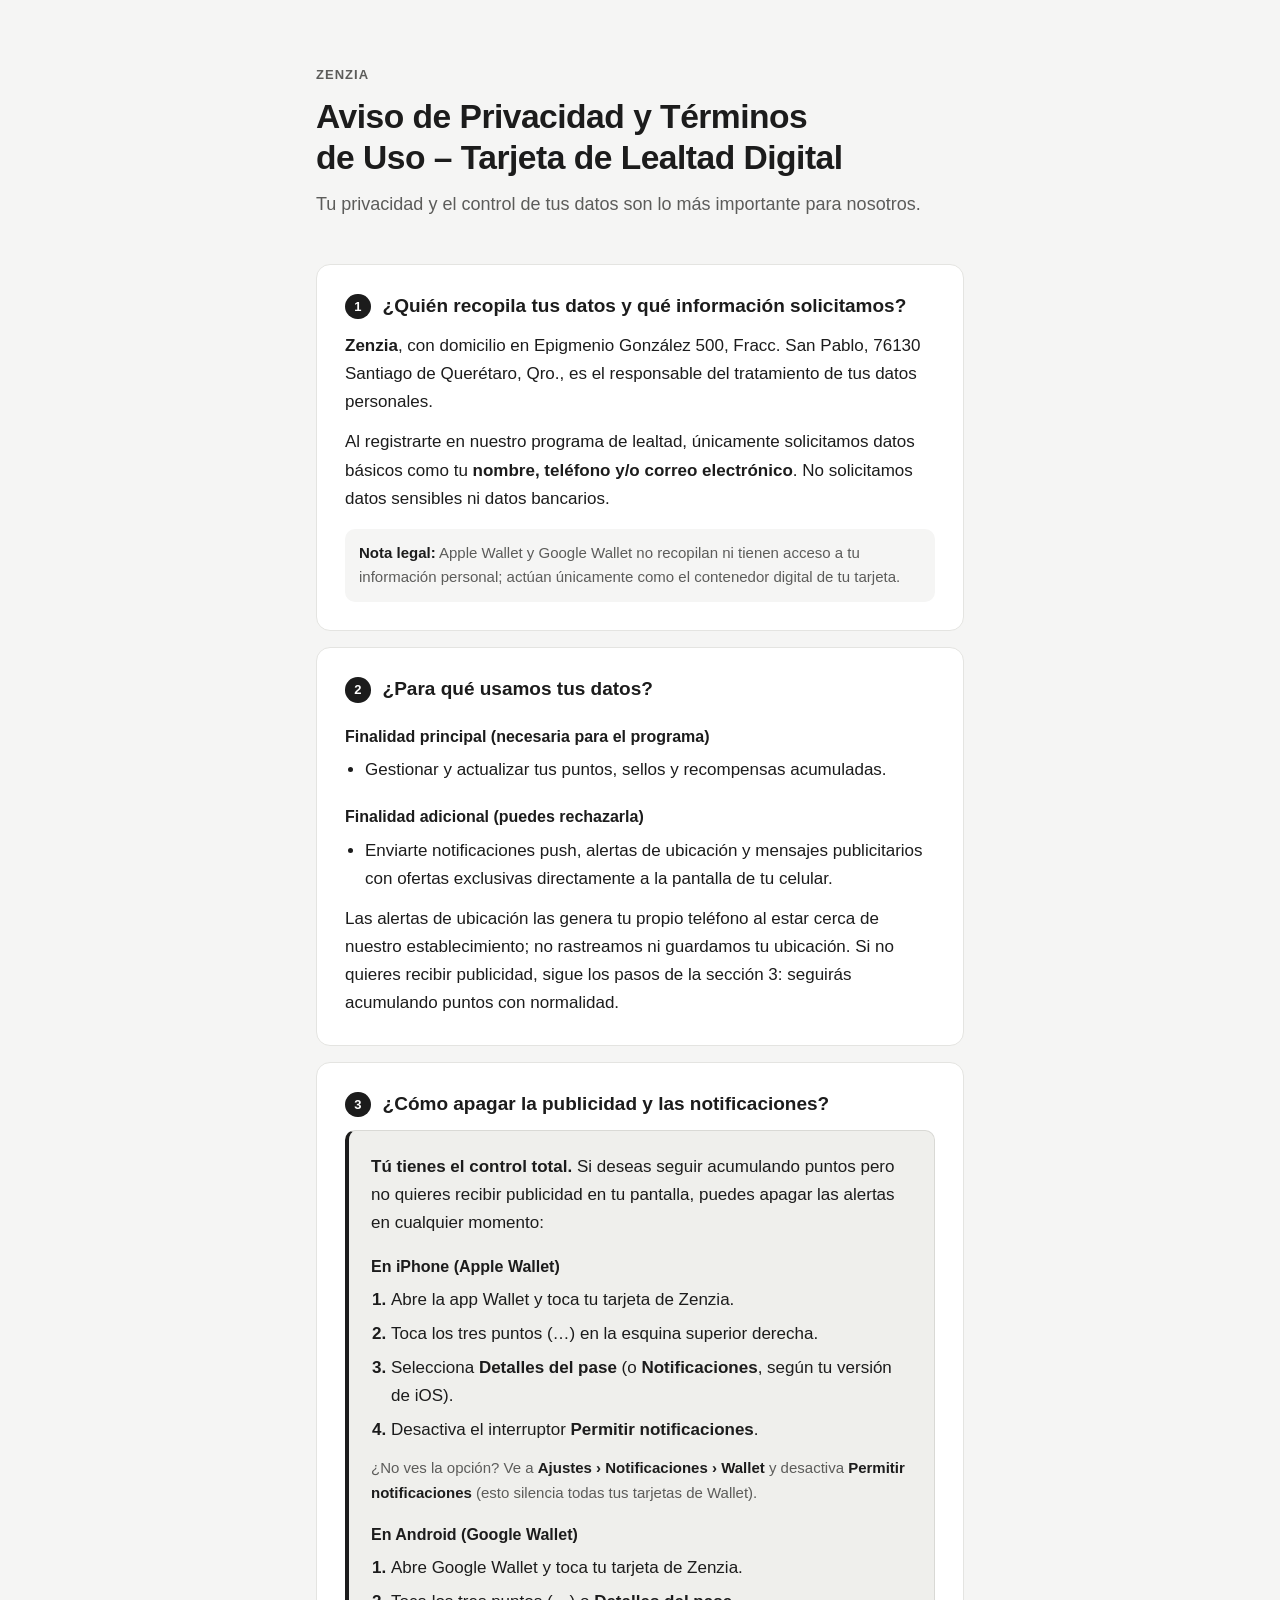
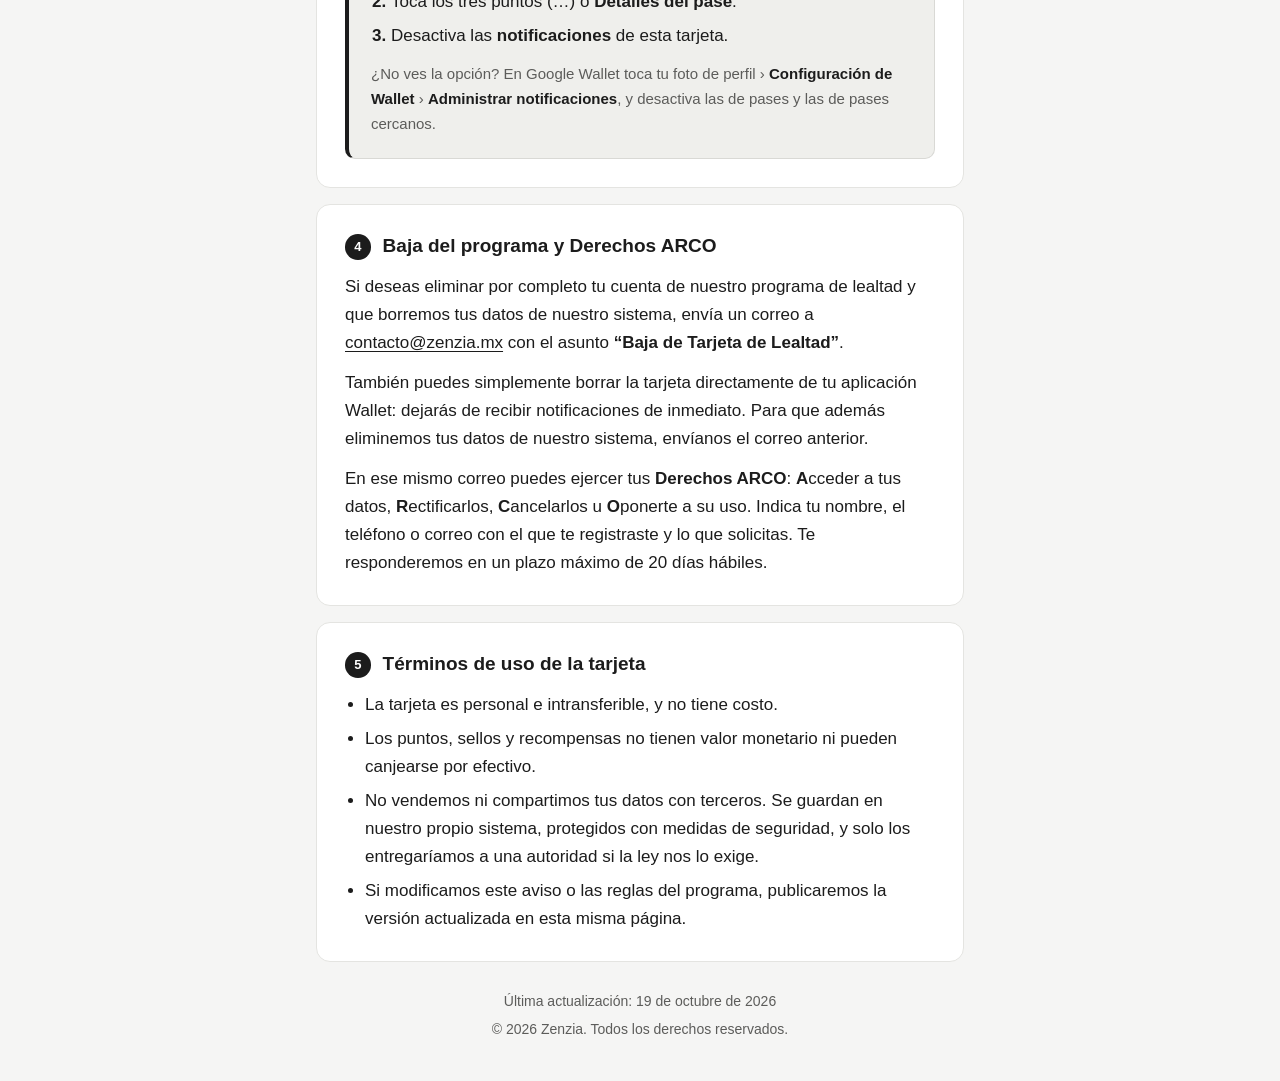
==== privacidad/index.html @ 43cc6396 "Add privacy notice and terms page for the loyalty card Standalone static page at /privacidad for the" ====
<!doctype html>
<html lang="es-MX">
<head>
  <meta charset="utf-8">
  <meta name="viewport" content="width=device-width, initial-scale=1, viewport-fit=cover">
  <title>Aviso de Privacidad · Tarjeta de Lealtad</title>
  <meta name="description" content="Aviso de privacidad y términos de uso de la tarjeta de lealtad digital de Zenzia.">
  <meta name="theme-color" content="#f5f5f4">
  <link rel="icon" href="/assets/favicon.svg" type="image/svg+xml">
  <style>
    :root {
      --bg: #f5f5f4;
      --surface: #ffffff;
      --ink: #1c1c1c;
      --muted: #5c5c5a;
      --line: #e4e4e1;
      --callout: #efefec;
    }
    *, *::before, *::after { box-sizing: border-box; }
    html { -webkit-text-size-adjust: 100%; }
    body {
      margin: 0;
      background: var(--bg);
      color: var(--ink);
      font: 400 1.0625rem/1.65 -apple-system, BlinkMacSystemFont, "Segoe UI", Roboto, "Helvetica Neue", Arial, sans-serif;
      -webkit-font-smoothing: antialiased;
    }
    .page {
      max-width: 680px;
      margin: 0 auto;
      padding: max(24px, env(safe-area-inset-top)) 16px max(40px, env(safe-area-inset-bottom));
    }

    header { padding: 16px 0 28px; }
    .brand {
      margin: 0 0 12px;
      font-size: 0.8125rem;
      font-weight: 600;
      letter-spacing: 0.08em;
      text-transform: uppercase;
      color: var(--muted);
    }
    h1 {
      margin: 0 0 12px;
      font-size: clamp(1.6rem, 6vw, 2.1rem);
      line-height: 1.2;
      font-weight: 700;
      letter-spacing: -0.015em;
      text-wrap: balance;
    }
    .lead { margin: 0; font-size: 1.125rem; color: var(--muted); }

    section {
      margin-top: 16px;
      padding: 24px 20px;
      background: var(--surface);
      border: 1px solid var(--line);
      border-radius: 14px;
    }
    h2 {
      display: flex;
      gap: 12px;
      align-items: baseline;
      margin: 0 0 12px;
      font-size: 1.1875rem;
      line-height: 1.35;
      font-weight: 650;
    }
    h2 .n {
      flex: none;
      display: inline-grid;
      place-items: center;
      width: 1.6rem;
      height: 1.6rem;
      border-radius: 50%;
      background: var(--ink);
      color: var(--surface);
      font-size: 0.8125rem;
      font-weight: 700;
      transform: translateY(-1px);
    }
    h3 { margin: 20px 0 6px; font-size: 1rem; font-weight: 650; }
    p { margin: 0 0 12px; }
    p:last-child, ul:last-child, ol:last-child { margin-bottom: 0; }
    ul, ol { margin: 0 0 12px; padding-left: 1.25rem; }
    li + li { margin-top: 6px; }
    strong { font-weight: 650; }
    a { color: var(--ink); text-underline-offset: 3px; overflow-wrap: anywhere; }

    .note {
      margin-top: 16px;
      padding: 12px 14px;
      border-radius: 10px;
      background: var(--bg);
      color: var(--muted);
      font-size: 0.9375rem;
    }
    .note strong { color: var(--ink); }

    .callout {
      margin-top: 4px;
      padding: 18px 16px;
      background: var(--callout);
      border: 1px solid #d9d9d5;
      border-left: 4px solid var(--ink);
      border-radius: 10px;
    }
    .callout > p:first-child { font-size: 1.0625rem; }
    .platform { margin-top: 16px; }
    .platform h3 { margin-top: 0; }
    .platform ol li::marker { font-weight: 700; }
    .hint { margin: 8px 0 0; font-size: 0.9375rem; color: var(--muted); }
    .hint strong { color: var(--ink); }

    footer {
      padding: 28px 4px 0;
      text-align: center;
      font-size: 0.875rem;
      color: var(--muted);
    }
    footer p { margin: 0 0 4px; }

    @media (min-width: 600px) {
      .page { padding-top: 48px; }
      section { padding: 28px 28px; }
      .callout { padding: 22px 22px; }
    }
  </style>
</head>
<body>
  <main class="page">
    <header>
      <p class="brand">Zenzia</p>
      <h1>Aviso de Privacidad y Términos de Uso – Tarjeta de Lealtad Digital</h1>
      <p class="lead">Tu privacidad y el control de tus datos son lo más importante para nosotros.</p>
    </header>

    <section aria-labelledby="s1">
      <h2 id="s1"><span class="n">1</span> ¿Quién recopila tus datos y qué información solicitamos?</h2>
      <p><strong>Zenzia</strong>, con domicilio en Epigmenio González 500, Fracc. San Pablo, 76130 Santiago de Querétaro, Qro., es el responsable del tratamiento de tus datos personales.</p>
      <p>Al registrarte en nuestro programa de lealtad, únicamente solicitamos datos básicos como tu <strong>nombre, teléfono y/o correo electrónico</strong>. No solicitamos datos sensibles ni datos bancarios.</p>
      <p class="note"><strong>Nota legal:</strong> Apple Wallet y Google Wallet no recopilan ni tienen acceso a tu información personal; actúan únicamente como el contenedor digital de tu tarjeta.</p>
    </section>

    <section aria-labelledby="s2">
      <h2 id="s2"><span class="n">2</span> ¿Para qué usamos tus datos?</h2>
      <h3>Finalidad principal (necesaria para el programa)</h3>
      <ul>
        <li>Gestionar y actualizar tus puntos, sellos y recompensas acumuladas.</li>
      </ul>
      <h3>Finalidad adicional (puedes rechazarla)</h3>
      <ul>
        <li>Enviarte notificaciones push, alertas de ubicación y mensajes publicitarios con ofertas exclusivas directamente a la pantalla de tu celular.</li>
      </ul>
      <p>Las alertas de ubicación las genera tu propio teléfono al estar cerca de nuestro establecimiento; no rastreamos ni guardamos tu ubicación. Si no quieres recibir publicidad, sigue los pasos de la sección 3: seguirás acumulando puntos con normalidad.</p>
    </section>

    <section aria-labelledby="s3">
      <h2 id="s3"><span class="n">3</span> ¿Cómo apagar la publicidad y las notificaciones?</h2>
      <div class="callout" role="note">
        <p><strong>Tú tienes el control total.</strong> Si deseas seguir acumulando puntos pero no quieres recibir publicidad en tu pantalla, puedes apagar las alertas en cualquier momento:</p>
        <div class="platform">
          <h3>En iPhone (Apple Wallet)</h3>
          <ol>
            <li>Abre la app Wallet y toca tu tarjeta de Zenzia.</li>
            <li>Toca los tres puntos (…) en la esquina superior derecha.</li>
            <li>Selecciona <strong>Detalles del pase</strong> (o <strong>Notificaciones</strong>, según tu versión de iOS).</li>
            <li>Desactiva el interruptor <strong>Permitir notificaciones</strong>.</li>
          </ol>
          <p class="hint">¿No ves la opción? Ve a <strong>Ajustes › Notificaciones › Wallet</strong> y desactiva <strong>Permitir notificaciones</strong> (esto silencia todas tus tarjetas de Wallet).</p>
        </div>
        <div class="platform">
          <h3>En Android (Google Wallet)</h3>
          <ol>
            <li>Abre Google Wallet y toca tu tarjeta de Zenzia.</li>
            <li>Toca los tres puntos (…) o <strong>Detalles del pase</strong>.</li>
            <li>Desactiva las <strong>notificaciones</strong> de esta tarjeta.</li>
          </ol>
          <p class="hint">¿No ves la opción? En Google Wallet toca tu foto de perfil › <strong>Configuración de Wallet</strong> › <strong>Administrar notificaciones</strong>, y desactiva las de pases y las de pases cercanos.</p>
        </div>
      </div>
    </section>

    <section aria-labelledby="s4">
      <h2 id="s4"><span class="n">4</span> Baja del programa y Derechos ARCO</h2>
      <p>Si deseas eliminar por completo tu cuenta de nuestro programa de lealtad y que borremos tus datos de nuestro sistema, envía un correo a <a href="mailto:contacto@zenzia.mx?subject=Baja%20de%20Tarjeta%20de%20Lealtad">contacto@zenzia.mx</a> con el asunto <strong>“Baja de Tarjeta de Lealtad”</strong>.</p>
      <p>También puedes simplemente borrar la tarjeta directamente de tu aplicación Wallet: dejarás de recibir notificaciones de inmediato. Para que además eliminemos tus datos de nuestro sistema, envíanos el correo anterior.</p>
      <p>En ese mismo correo puedes ejercer tus <strong>Derechos ARCO</strong>: <strong>A</strong>cceder a tus datos, <strong>R</strong>ectificarlos, <strong>C</strong>ancelarlos u <strong>O</strong>ponerte a su uso. Indica tu nombre, el teléfono o correo con el que te registraste y lo que solicitas. Te responderemos en un plazo máximo de 20 días hábiles.</p>
    </section>

    <section aria-labelledby="s5">
      <h2 id="s5"><span class="n">5</span> Términos de uso de la tarjeta</h2>
      <ul>
        <li>La tarjeta es personal e intransferible, y no tiene costo.</li>
        <li>Los puntos, sellos y recompensas no tienen valor monetario ni pueden canjearse por efectivo.</li>
        <li>No vendemos ni compartimos tus datos con terceros. Se guardan en nuestro propio sistema, protegidos con medidas de seguridad, y solo los entregaríamos a una autoridad si la ley nos lo exige.</li>
        <li>Si modificamos este aviso o las reglas del programa, publicaremos la versión actualizada en esta misma página.</li>
      </ul>
    </section>

    <footer>
      <p>Última actualización: 19 de octubre de 2026</p>
      <p>© 2026 Zenzia. Todos los derechos reservados.</p>
    </footer>
  </main>
</body>
</html>
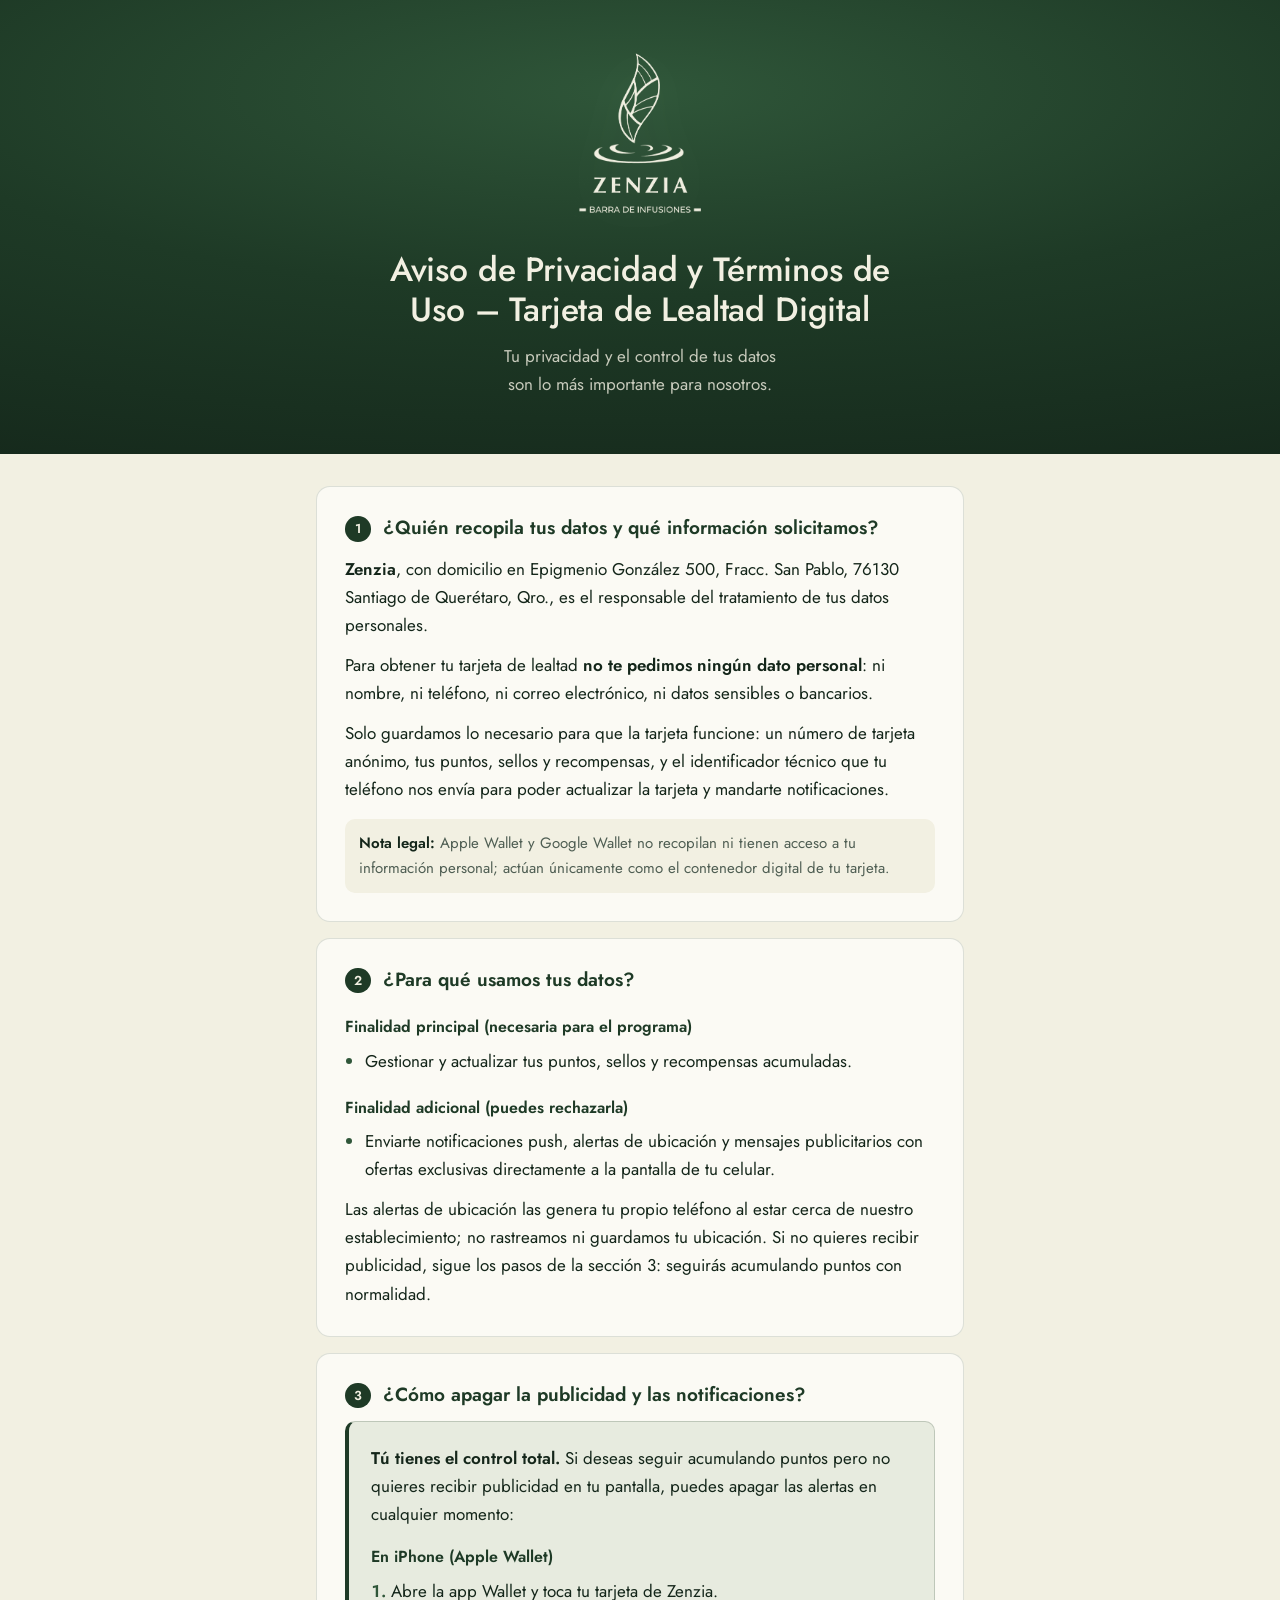
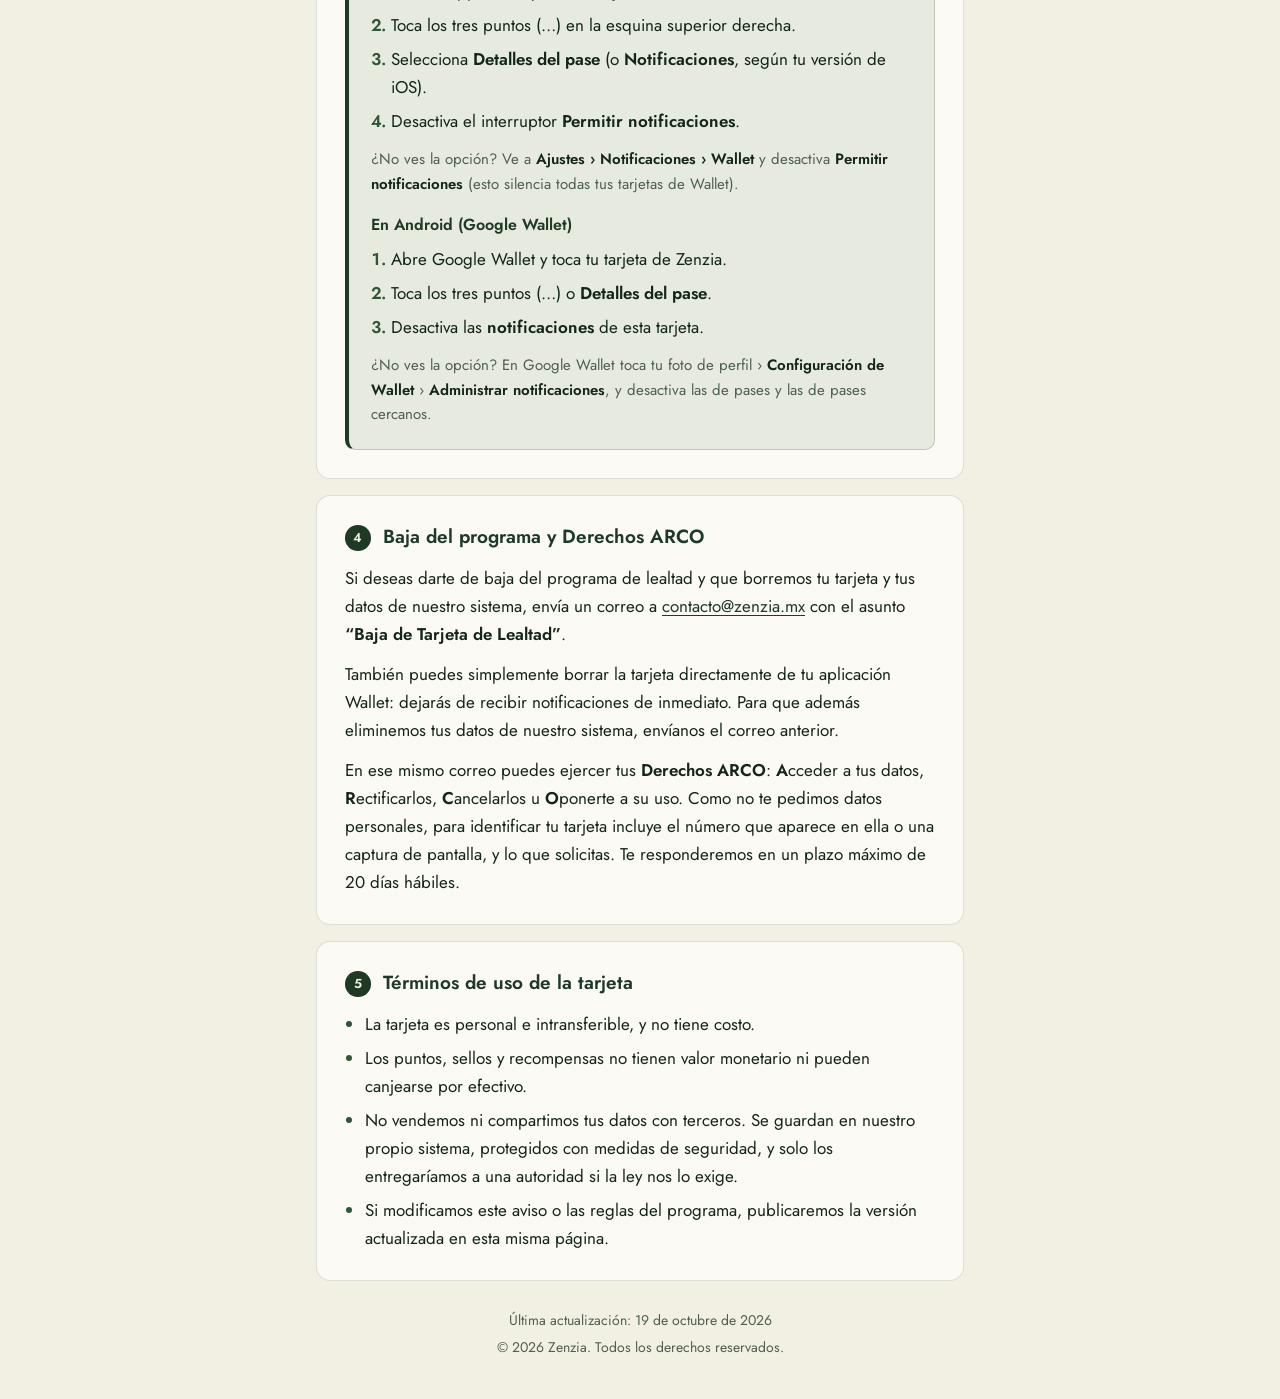
==== commit 09a9da4d: "Restyle the privacy page to match home and reflect anonymous card sign-up Deep-green hero with the l" ====
--- a/privacidad/index.html
+++ b/privacidad/index.html
@@ -5,51 +5,71 @@
   <meta name="viewport" content="width=device-width, initial-scale=1, viewport-fit=cover">
   <title>Aviso de Privacidad · Tarjeta de Lealtad</title>
   <meta name="description" content="Aviso de privacidad y términos de uso de la tarjeta de lealtad digital de Zenzia.">
-  <meta name="theme-color" content="#f5f5f4">
+  <meta name="theme-color" content="#1e3a26">
   <link rel="icon" href="/assets/favicon.svg" type="image/svg+xml">
+  <link rel="icon" href="/assets/favicon-32.png" sizes="32x32">
+  <link rel="apple-touch-icon" href="/assets/apple-touch-icon.png">
+  <link rel="preconnect" href="https://fonts.googleapis.com">
+  <link rel="preconnect" href="https://fonts.gstatic.com" crossorigin>
+  <link rel="stylesheet" href="https://fonts.googleapis.com/css2?family=Jost:wght@400;500;600&display=swap">
   <style>
     :root {
-      --bg: #f5f5f4;
-      --surface: #ffffff;
-      --ink: #1c1c1c;
-      --muted: #5c5c5a;
-      --line: #e4e4e1;
-      --callout: #efefec;
+      --ink: #14261a;
+      --green: #1e3a26;
+      --green-lift: #2f5639;
+      --cream: #f2f0e2;
+      --surface: #fbfaf4;
+      --muted: #4f5e53;
+      --line: rgba(30, 58, 38, 0.14);
+      --callout: #e7ebdf;
     }
     *, *::before, *::after { box-sizing: border-box; }
     html { -webkit-text-size-adjust: 100%; }
     body {
       margin: 0;
-      background: var(--bg);
+      background: var(--cream);
       color: var(--ink);
-      font: 400 1.0625rem/1.65 -apple-system, BlinkMacSystemFont, "Segoe UI", Roboto, "Helvetica Neue", Arial, sans-serif;
+      font: 400 1.0625rem/1.65 "Jost", "Avenir Next", "Segoe UI", system-ui, sans-serif;
       -webkit-font-smoothing: antialiased;
     }
+
+    /* Same deep-green field as the home page. */
+    .hero {
+      padding: max(32px, env(safe-area-inset-top)) 16px 40px;
+      background: radial-gradient(130% 100% at 50% 20%, var(--green-lift) 0%, var(--green) 45%, var(--ink) 100%);
+      color: var(--cream);
+      text-align: center;
+    }
+    .hero a { display: inline-block; }
+    .logo {
+      display: block;
+      width: 112px;
+      height: auto;
+      margin: 0 auto 24px;
+      filter: drop-shadow(0 0 28px rgba(242, 240, 226, 0.14));
+    }
+    h1 {
+      max-width: 620px;
+      margin: 0 auto 12px;
+      font-size: clamp(1.55rem, 6vw, 2.1rem);
+      line-height: 1.2;
+      font-weight: 500;
+      letter-spacing: -0.005em;
+      text-wrap: balance;
+    }
+    .lead {
+      max-width: 520px;
+      margin: 0 auto;
+      font-size: 1.0625rem;
+      opacity: 0.8;
+      text-wrap: balance;
+    }
+
     .page {
       max-width: 680px;
       margin: 0 auto;
-      padding: max(24px, env(safe-area-inset-top)) 16px max(40px, env(safe-area-inset-bottom));
-    }
-
-    header { padding: 16px 0 28px; }
-    .brand {
-      margin: 0 0 12px;
-      font-size: 0.8125rem;
-      font-weight: 600;
-      letter-spacing: 0.08em;
-      text-transform: uppercase;
-      color: var(--muted);
-    }
-    h1 {
-      margin: 0 0 12px;
-      font-size: clamp(1.6rem, 6vw, 2.1rem);
-      line-height: 1.2;
-      font-weight: 700;
-      letter-spacing: -0.015em;
-      text-wrap: balance;
-    }
-    .lead { margin: 0; font-size: 1.125rem; color: var(--muted); }
-
+      padding: 8px 16px max(40px, env(safe-area-inset-bottom));
+    }
     section {
       margin-top: 16px;
       padding: 24px 20px;
@@ -62,9 +82,10 @@
       gap: 12px;
       align-items: baseline;
       margin: 0 0 12px;
+      color: var(--green);
       font-size: 1.1875rem;
       line-height: 1.35;
-      font-weight: 650;
+      font-weight: 600;
     }
     h2 .n {
       flex: none;
@@ -73,25 +94,26 @@
       width: 1.6rem;
       height: 1.6rem;
       border-radius: 50%;
-      background: var(--ink);
-      color: var(--surface);
+      background: var(--green);
+      color: var(--cream);
       font-size: 0.8125rem;
-      font-weight: 700;
+      font-weight: 600;
       transform: translateY(-1px);
     }
-    h3 { margin: 20px 0 6px; font-size: 1rem; font-weight: 650; }
+    h3 { margin: 20px 0 6px; color: var(--green); font-size: 1rem; font-weight: 600; }
     p { margin: 0 0 12px; }
     p:last-child, ul:last-child, ol:last-child { margin-bottom: 0; }
     ul, ol { margin: 0 0 12px; padding-left: 1.25rem; }
     li + li { margin-top: 6px; }
-    strong { font-weight: 650; }
-    a { color: var(--ink); text-underline-offset: 3px; overflow-wrap: anywhere; }
+    li::marker { color: var(--green-lift); }
+    strong { font-weight: 600; }
+    a { color: var(--green); text-underline-offset: 3px; overflow-wrap: anywhere; }
 
     .note {
       margin-top: 16px;
       padding: 12px 14px;
       border-radius: 10px;
-      background: var(--bg);
+      background: var(--cream);
       color: var(--muted);
       font-size: 0.9375rem;
     }
@@ -101,14 +123,14 @@
       margin-top: 4px;
       padding: 18px 16px;
       background: var(--callout);
-      border: 1px solid #d9d9d5;
-      border-left: 4px solid var(--ink);
+      border: 1px solid rgba(30, 58, 38, 0.2);
+      border-left: 4px solid var(--green);
       border-radius: 10px;
     }
     .callout > p:first-child { font-size: 1.0625rem; }
     .platform { margin-top: 16px; }
     .platform h3 { margin-top: 0; }
-    .platform ol li::marker { font-weight: 700; }
+    .platform ol li::marker { font-weight: 600; }
     .hint { margin: 8px 0 0; font-size: 0.9375rem; color: var(--muted); }
     .hint strong { color: var(--ink); }
 
@@ -121,24 +143,28 @@
     footer p { margin: 0 0 4px; }
 
     @media (min-width: 600px) {
-      .page { padding-top: 48px; }
+      .hero { padding-top: 48px; padding-bottom: 56px; }
+      .logo { width: 132px; }
+      .page { padding-top: 16px; }
       section { padding: 28px 28px; }
       .callout { padding: 22px 22px; }
     }
   </style>
 </head>
 <body>
+  <header class="hero">
+    <a href="/"><img class="logo" src="/assets/zenzia-logo-light.png" alt="Zenzia · Barra de infusiones" width="722" height="928"></a>
+    <h1>Aviso de Privacidad y Términos de Uso – Tarjeta de Lealtad Digital</h1>
+    <p class="lead">Tu privacidad y el control de tus datos son lo más importante para nosotros.</p>
+  </header>
+
   <main class="page">
-    <header>
-      <p class="brand">Zenzia</p>
-      <h1>Aviso de Privacidad y Términos de Uso – Tarjeta de Lealtad Digital</h1>
-      <p class="lead">Tu privacidad y el control de tus datos son lo más importante para nosotros.</p>
-    </header>
 
     <section aria-labelledby="s1">
       <h2 id="s1"><span class="n">1</span> ¿Quién recopila tus datos y qué información solicitamos?</h2>
       <p><strong>Zenzia</strong>, con domicilio en Epigmenio González 500, Fracc. San Pablo, 76130 Santiago de Querétaro, Qro., es el responsable del tratamiento de tus datos personales.</p>
-      <p>Al registrarte en nuestro programa de lealtad, únicamente solicitamos datos básicos como tu <strong>nombre, teléfono y/o correo electrónico</strong>. No solicitamos datos sensibles ni datos bancarios.</p>
+      <p>Para obtener tu tarjeta de lealtad <strong>no te pedimos ningún dato personal</strong>: ni nombre, ni teléfono, ni correo electrónico, ni datos sensibles o bancarios.</p>
+      <p>Solo guardamos lo necesario para que la tarjeta funcione: un número de tarjeta anónimo, tus puntos, sellos y recompensas, y el identificador técnico que tu teléfono nos envía para poder actualizar la tarjeta y mandarte notificaciones.</p>
       <p class="note"><strong>Nota legal:</strong> Apple Wallet y Google Wallet no recopilan ni tienen acceso a tu información personal; actúan únicamente como el contenedor digital de tu tarjeta.</p>
     </section>
 
@@ -183,9 +209,9 @@
 
     <section aria-labelledby="s4">
       <h2 id="s4"><span class="n">4</span> Baja del programa y Derechos ARCO</h2>
-      <p>Si deseas eliminar por completo tu cuenta de nuestro programa de lealtad y que borremos tus datos de nuestro sistema, envía un correo a <a href="mailto:contacto@zenzia.mx?subject=Baja%20de%20Tarjeta%20de%20Lealtad">contacto@zenzia.mx</a> con el asunto <strong>“Baja de Tarjeta de Lealtad”</strong>.</p>
+      <p>Si deseas darte de baja del programa de lealtad y que borremos tu tarjeta y tus datos de nuestro sistema, envía un correo a <a href="mailto:contacto@zenzia.mx?subject=Baja%20de%20Tarjeta%20de%20Lealtad">contacto@zenzia.mx</a> con el asunto <strong>“Baja de Tarjeta de Lealtad”</strong>.</p>
       <p>También puedes simplemente borrar la tarjeta directamente de tu aplicación Wallet: dejarás de recibir notificaciones de inmediato. Para que además eliminemos tus datos de nuestro sistema, envíanos el correo anterior.</p>
-      <p>En ese mismo correo puedes ejercer tus <strong>Derechos ARCO</strong>: <strong>A</strong>cceder a tus datos, <strong>R</strong>ectificarlos, <strong>C</strong>ancelarlos u <strong>O</strong>ponerte a su uso. Indica tu nombre, el teléfono o correo con el que te registraste y lo que solicitas. Te responderemos en un plazo máximo de 20 días hábiles.</p>
+      <p>En ese mismo correo puedes ejercer tus <strong>Derechos ARCO</strong>: <strong>A</strong>cceder a tus datos, <strong>R</strong>ectificarlos, <strong>C</strong>ancelarlos u <strong>O</strong>ponerte a su uso. Como no te pedimos datos personales, para identificar tu tarjeta incluye el número que aparece en ella o una captura de pantalla, y lo que solicitas. Te responderemos en un plazo máximo de 20 días hábiles.</p>
     </section>
 
     <section aria-labelledby="s5">
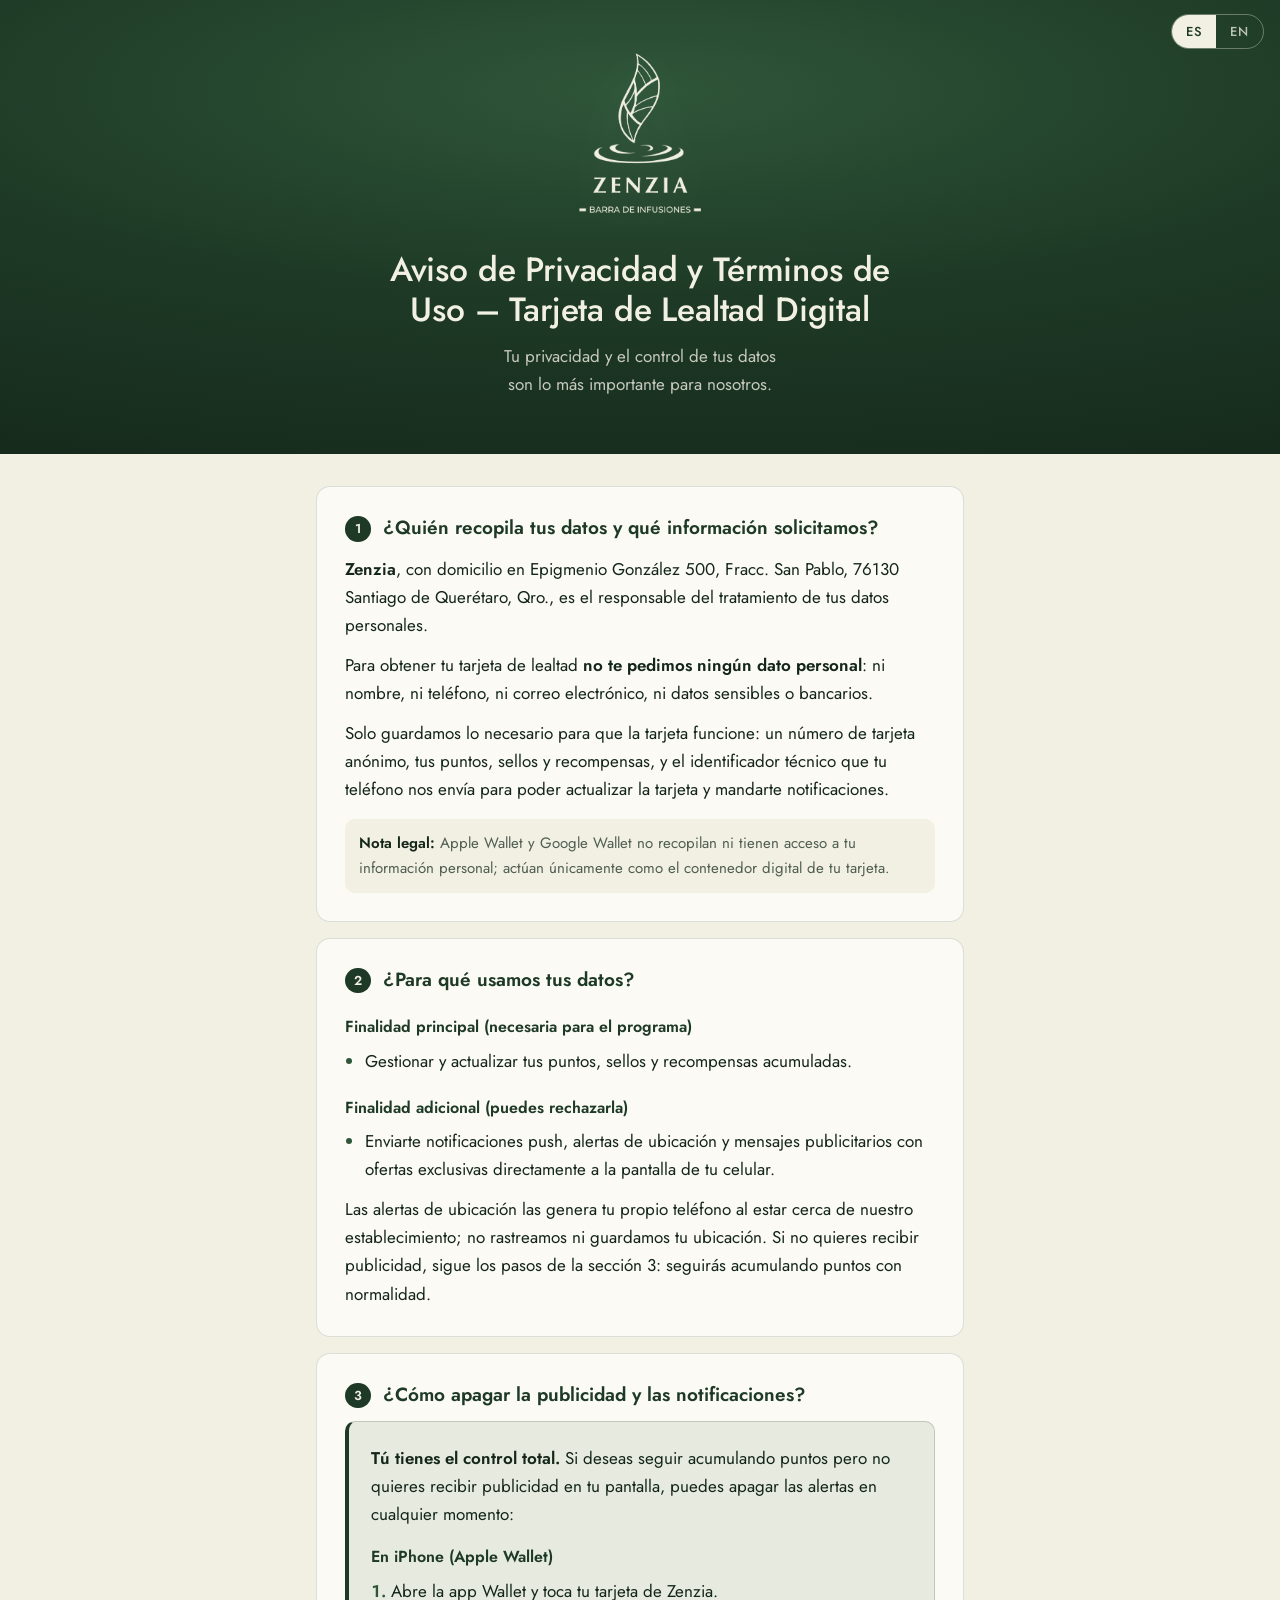
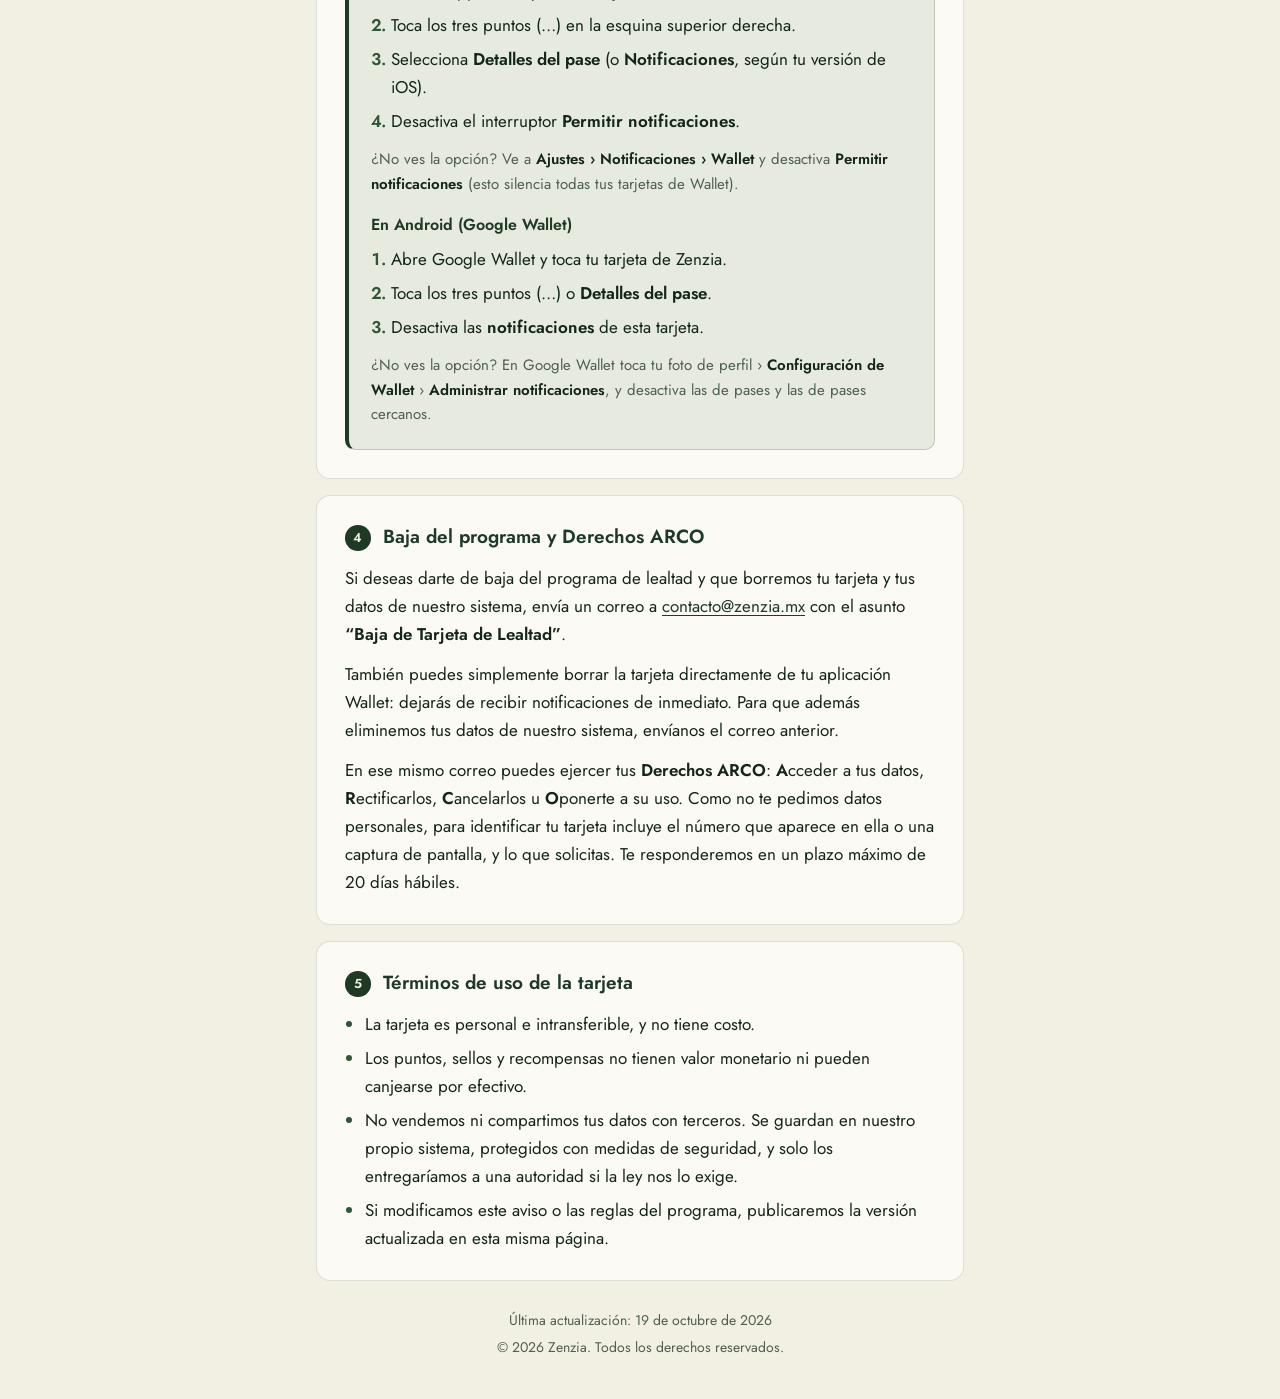
==== commit b09dd717: "Add English privacy page with an ES/EN language switcher Translation lives at /privacidad/en/, linke" ====
--- a/privacidad/index.html
+++ b/privacidad/index.html
@@ -6,153 +6,22 @@
   <title>Aviso de Privacidad · Tarjeta de Lealtad</title>
   <meta name="description" content="Aviso de privacidad y términos de uso de la tarjeta de lealtad digital de Zenzia.">
   <meta name="theme-color" content="#1e3a26">
+  <link rel="alternate" hreflang="es" href="https://zenzia.mx/privacidad/">
+  <link rel="alternate" hreflang="en" href="https://zenzia.mx/privacidad/en/">
   <link rel="icon" href="/assets/favicon.svg" type="image/svg+xml">
   <link rel="icon" href="/assets/favicon-32.png" sizes="32x32">
   <link rel="apple-touch-icon" href="/assets/apple-touch-icon.png">
   <link rel="preconnect" href="https://fonts.googleapis.com">
   <link rel="preconnect" href="https://fonts.gstatic.com" crossorigin>
   <link rel="stylesheet" href="https://fonts.googleapis.com/css2?family=Jost:wght@400;500;600&display=swap">
-  <style>
-    :root {
-      --ink: #14261a;
-      --green: #1e3a26;
-      --green-lift: #2f5639;
-      --cream: #f2f0e2;
-      --surface: #fbfaf4;
-      --muted: #4f5e53;
-      --line: rgba(30, 58, 38, 0.14);
-      --callout: #e7ebdf;
-    }
-    *, *::before, *::after { box-sizing: border-box; }
-    html { -webkit-text-size-adjust: 100%; }
-    body {
-      margin: 0;
-      background: var(--cream);
-      color: var(--ink);
-      font: 400 1.0625rem/1.65 "Jost", "Avenir Next", "Segoe UI", system-ui, sans-serif;
-      -webkit-font-smoothing: antialiased;
-    }
-
-    /* Same deep-green field as the home page. */
-    .hero {
-      padding: max(32px, env(safe-area-inset-top)) 16px 40px;
-      background: radial-gradient(130% 100% at 50% 20%, var(--green-lift) 0%, var(--green) 45%, var(--ink) 100%);
-      color: var(--cream);
-      text-align: center;
-    }
-    .hero a { display: inline-block; }
-    .logo {
-      display: block;
-      width: 112px;
-      height: auto;
-      margin: 0 auto 24px;
-      filter: drop-shadow(0 0 28px rgba(242, 240, 226, 0.14));
-    }
-    h1 {
-      max-width: 620px;
-      margin: 0 auto 12px;
-      font-size: clamp(1.55rem, 6vw, 2.1rem);
-      line-height: 1.2;
-      font-weight: 500;
-      letter-spacing: -0.005em;
-      text-wrap: balance;
-    }
-    .lead {
-      max-width: 520px;
-      margin: 0 auto;
-      font-size: 1.0625rem;
-      opacity: 0.8;
-      text-wrap: balance;
-    }
-
-    .page {
-      max-width: 680px;
-      margin: 0 auto;
-      padding: 8px 16px max(40px, env(safe-area-inset-bottom));
-    }
-    section {
-      margin-top: 16px;
-      padding: 24px 20px;
-      background: var(--surface);
-      border: 1px solid var(--line);
-      border-radius: 14px;
-    }
-    h2 {
-      display: flex;
-      gap: 12px;
-      align-items: baseline;
-      margin: 0 0 12px;
-      color: var(--green);
-      font-size: 1.1875rem;
-      line-height: 1.35;
-      font-weight: 600;
-    }
-    h2 .n {
-      flex: none;
-      display: inline-grid;
-      place-items: center;
-      width: 1.6rem;
-      height: 1.6rem;
-      border-radius: 50%;
-      background: var(--green);
-      color: var(--cream);
-      font-size: 0.8125rem;
-      font-weight: 600;
-      transform: translateY(-1px);
-    }
-    h3 { margin: 20px 0 6px; color: var(--green); font-size: 1rem; font-weight: 600; }
-    p { margin: 0 0 12px; }
-    p:last-child, ul:last-child, ol:last-child { margin-bottom: 0; }
-    ul, ol { margin: 0 0 12px; padding-left: 1.25rem; }
-    li + li { margin-top: 6px; }
-    li::marker { color: var(--green-lift); }
-    strong { font-weight: 600; }
-    a { color: var(--green); text-underline-offset: 3px; overflow-wrap: anywhere; }
-
-    .note {
-      margin-top: 16px;
-      padding: 12px 14px;
-      border-radius: 10px;
-      background: var(--cream);
-      color: var(--muted);
-      font-size: 0.9375rem;
-    }
-    .note strong { color: var(--ink); }
-
-    .callout {
-      margin-top: 4px;
-      padding: 18px 16px;
-      background: var(--callout);
-      border: 1px solid rgba(30, 58, 38, 0.2);
-      border-left: 4px solid var(--green);
-      border-radius: 10px;
-    }
-    .callout > p:first-child { font-size: 1.0625rem; }
-    .platform { margin-top: 16px; }
-    .platform h3 { margin-top: 0; }
-    .platform ol li::marker { font-weight: 600; }
-    .hint { margin: 8px 0 0; font-size: 0.9375rem; color: var(--muted); }
-    .hint strong { color: var(--ink); }
-
-    footer {
-      padding: 28px 4px 0;
-      text-align: center;
-      font-size: 0.875rem;
-      color: var(--muted);
-    }
-    footer p { margin: 0 0 4px; }
-
-    @media (min-width: 600px) {
-      .hero { padding-top: 48px; padding-bottom: 56px; }
-      .logo { width: 132px; }
-      .page { padding-top: 16px; }
-      section { padding: 28px 28px; }
-      .callout { padding: 22px 22px; }
-    }
-  </style>
+  <link rel="stylesheet" href="/privacidad/styles.css">
 </head>
 <body>
   <header class="hero">
+    <nav class="lang" aria-label="Idioma">
+      <a href="/privacidad/" lang="es" aria-current="page">ES</a>
+      <a href="/privacidad/en/" lang="en" hreflang="en">EN</a>
+    </nav>
     <a href="/"><img class="logo" src="/assets/zenzia-logo-light.png" alt="Zenzia · Barra de infusiones" width="722" height="928"></a>
     <h1>Aviso de Privacidad y Términos de Uso – Tarjeta de Lealtad Digital</h1>
     <p class="lead">Tu privacidad y el control de tus datos son lo más importante para nosotros.</p>
--- a/privacidad/styles.css
+++ b/privacidad/styles.css
@@ -0,0 +1,161 @@
+:root {
+  --ink: #14261a;
+  --green: #1e3a26;
+  --green-lift: #2f5639;
+  --cream: #f2f0e2;
+  --surface: #fbfaf4;
+  --muted: #4f5e53;
+  --line: rgba(30, 58, 38, 0.14);
+  --callout: #e7ebdf;
+}
+*, *::before, *::after { box-sizing: border-box; }
+html { -webkit-text-size-adjust: 100%; }
+body {
+  margin: 0;
+  background: var(--cream);
+  color: var(--ink);
+  font: 400 1.0625rem/1.65 "Jost", "Avenir Next", "Segoe UI", system-ui, sans-serif;
+  -webkit-font-smoothing: antialiased;
+}
+
+/* Same deep-green field as the home page. */
+.hero {
+  position: relative;
+  padding: max(32px, env(safe-area-inset-top)) 16px 40px;
+  background: radial-gradient(130% 100% at 50% 20%, var(--green-lift) 0%, var(--green) 45%, var(--ink) 100%);
+  color: var(--cream);
+  text-align: center;
+}
+.hero a { display: inline-block; }
+
+.lang {
+  position: absolute;
+  top: max(14px, env(safe-area-inset-top));
+  right: 16px;
+  display: flex;
+  border: 1px solid rgba(242, 240, 226, 0.35);
+  border-radius: 999px;
+  overflow: hidden;
+  font-size: 0.8125rem;
+  font-weight: 500;
+  letter-spacing: 0.06em;
+}
+.lang a {
+  padding: 6px 14px;
+  color: var(--cream);
+  text-decoration: none;
+  opacity: 0.75;
+}
+.lang a[aria-current] {
+  background: var(--cream);
+  color: var(--green);
+  opacity: 1;
+}
+.logo {
+  display: block;
+  width: 112px;
+  height: auto;
+  margin: 0 auto 24px;
+  filter: drop-shadow(0 0 28px rgba(242, 240, 226, 0.14));
+}
+h1 {
+  max-width: 620px;
+  margin: 0 auto 12px;
+  font-size: clamp(1.55rem, 6vw, 2.1rem);
+  line-height: 1.2;
+  font-weight: 500;
+  letter-spacing: -0.005em;
+  text-wrap: balance;
+}
+.lead {
+  max-width: 520px;
+  margin: 0 auto;
+  font-size: 1.0625rem;
+  opacity: 0.8;
+  text-wrap: balance;
+}
+
+.page {
+  max-width: 680px;
+  margin: 0 auto;
+  padding: 8px 16px max(40px, env(safe-area-inset-bottom));
+}
+section {
+  margin-top: 16px;
+  padding: 24px 20px;
+  background: var(--surface);
+  border: 1px solid var(--line);
+  border-radius: 14px;
+}
+h2 {
+  display: flex;
+  gap: 12px;
+  align-items: baseline;
+  margin: 0 0 12px;
+  color: var(--green);
+  font-size: 1.1875rem;
+  line-height: 1.35;
+  font-weight: 600;
+}
+h2 .n {
+  flex: none;
+  display: inline-grid;
+  place-items: center;
+  width: 1.6rem;
+  height: 1.6rem;
+  border-radius: 50%;
+  background: var(--green);
+  color: var(--cream);
+  font-size: 0.8125rem;
+  font-weight: 600;
+  transform: translateY(-1px);
+}
+h3 { margin: 20px 0 6px; color: var(--green); font-size: 1rem; font-weight: 600; }
+p { margin: 0 0 12px; }
+p:last-child, ul:last-child, ol:last-child { margin-bottom: 0; }
+ul, ol { margin: 0 0 12px; padding-left: 1.25rem; }
+li + li { margin-top: 6px; }
+li::marker { color: var(--green-lift); }
+strong { font-weight: 600; }
+a { color: var(--green); text-underline-offset: 3px; overflow-wrap: anywhere; }
+
+.note {
+  margin-top: 16px;
+  padding: 12px 14px;
+  border-radius: 10px;
+  background: var(--cream);
+  color: var(--muted);
+  font-size: 0.9375rem;
+}
+.note strong { color: var(--ink); }
+
+.callout {
+  margin-top: 4px;
+  padding: 18px 16px;
+  background: var(--callout);
+  border: 1px solid rgba(30, 58, 38, 0.2);
+  border-left: 4px solid var(--green);
+  border-radius: 10px;
+}
+.callout > p:first-child { font-size: 1.0625rem; }
+.platform { margin-top: 16px; }
+.platform h3 { margin-top: 0; }
+.platform ol li::marker { font-weight: 600; }
+.hint { margin: 8px 0 0; font-size: 0.9375rem; color: var(--muted); }
+.hint strong { color: var(--ink); }
+
+footer {
+  padding: 28px 4px 0;
+  text-align: center;
+  font-size: 0.875rem;
+  color: var(--muted);
+}
+footer p { margin: 0 0 4px; }
+
+@media (min-width: 600px) {
+  .hero { padding-top: 48px; padding-bottom: 56px; }
+  .logo { width: 132px; }
+  .page { padding-top: 16px; }
+  section { padding: 28px 28px; }
+  .callout { padding: 22px 22px; }
+}
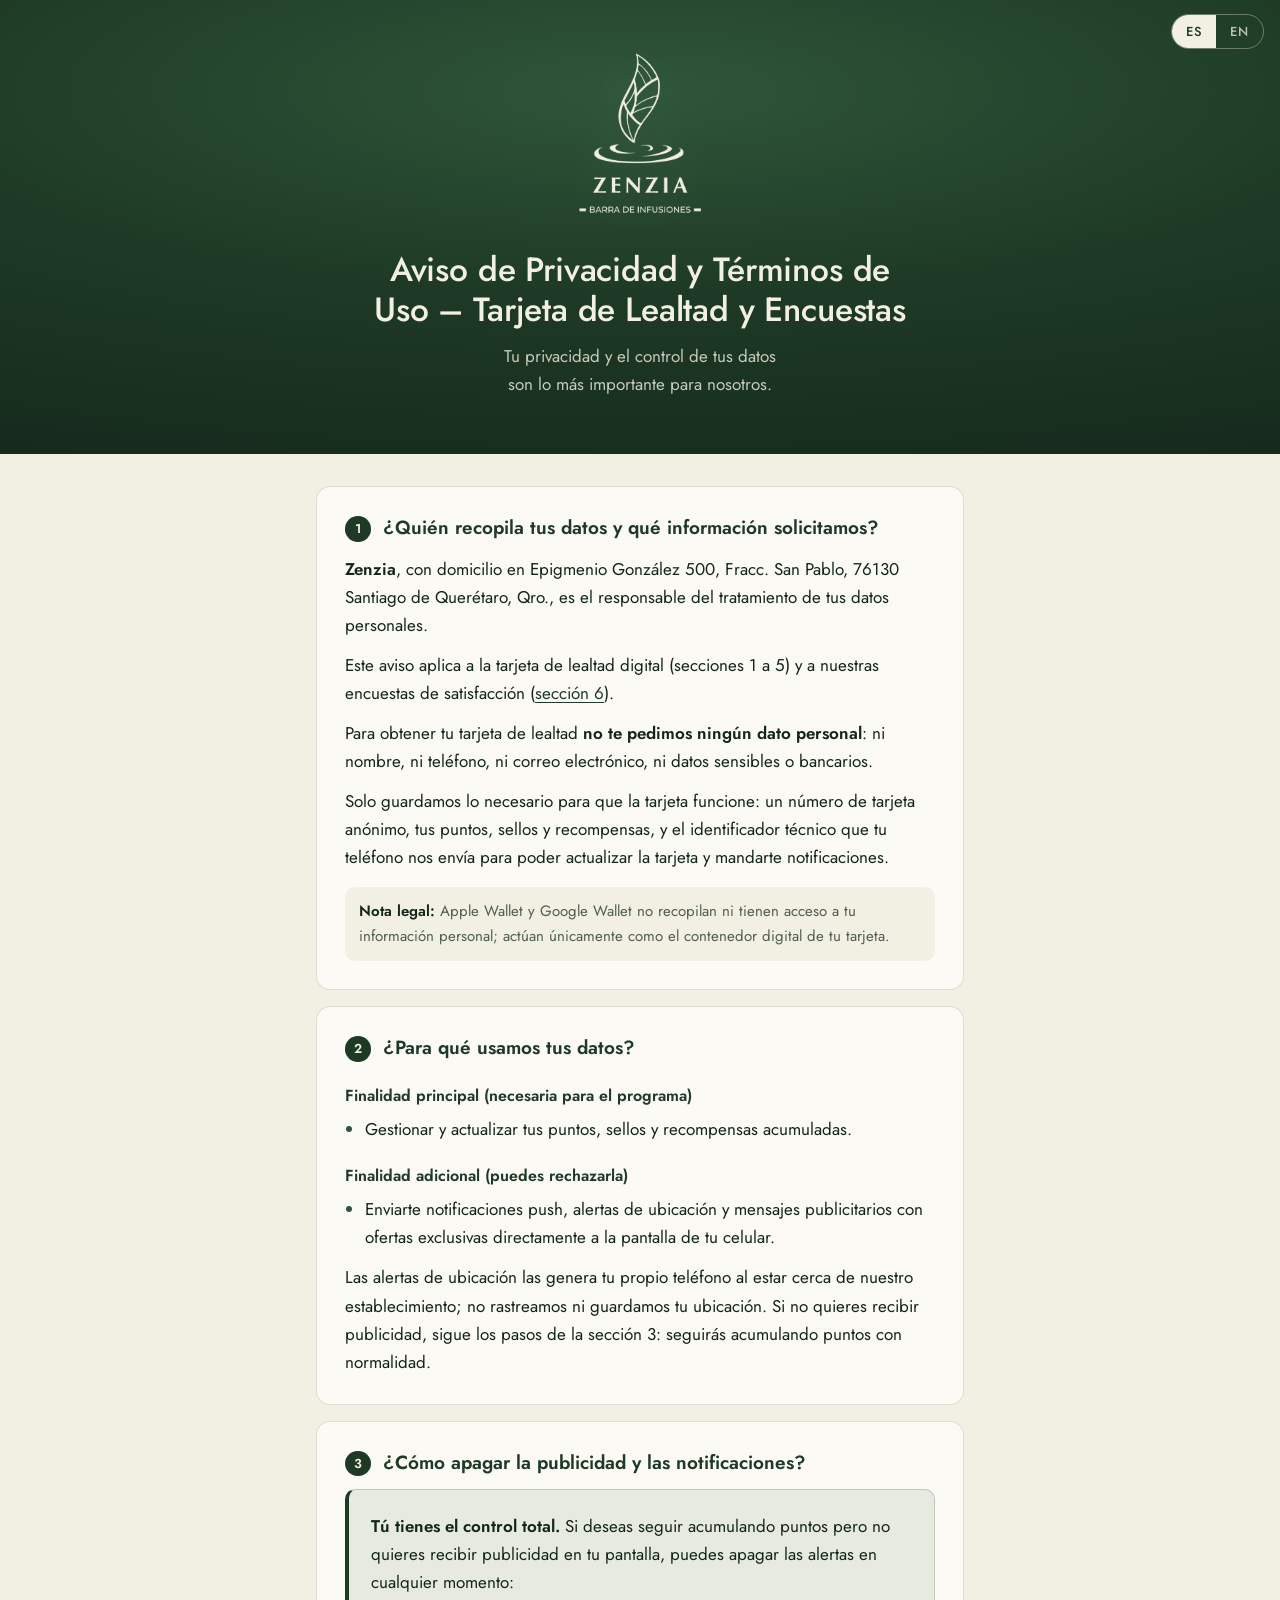
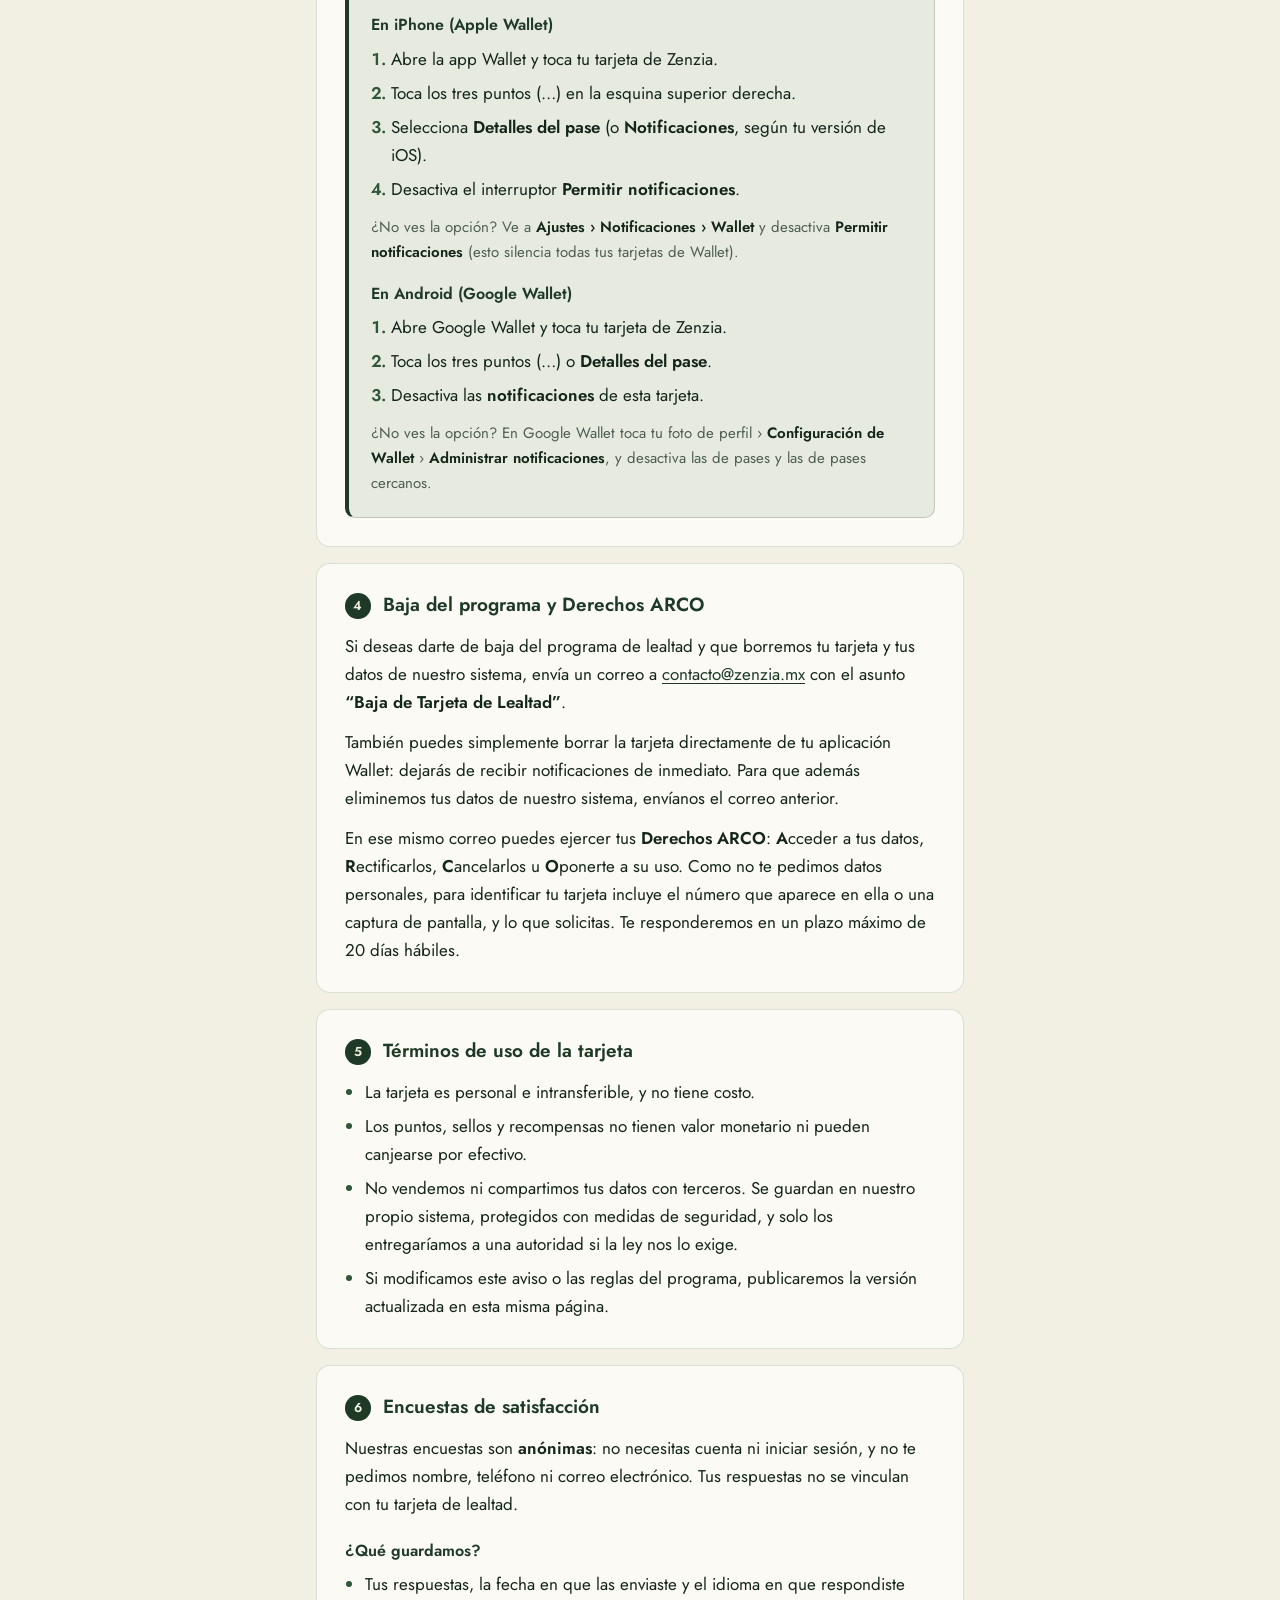
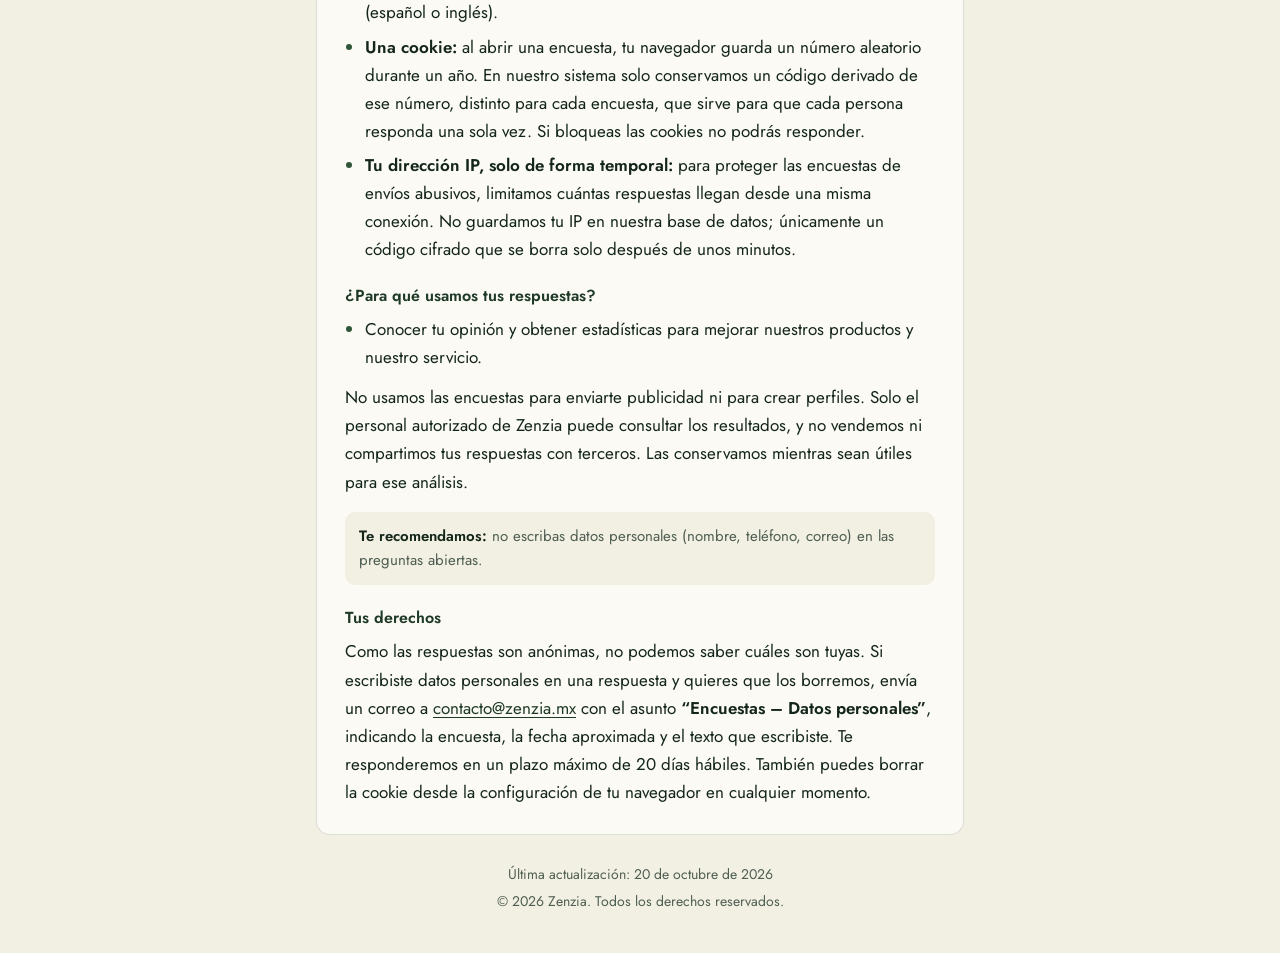
==== commit 3f2ddc97: "Extend the privacy notice to cover satisfaction surveys New section 6 on both the Spanish and Englis" ====
--- a/privacidad/index.html
+++ b/privacidad/index.html
@@ -3,8 +3,8 @@
 <head>
   <meta charset="utf-8">
   <meta name="viewport" content="width=device-width, initial-scale=1, viewport-fit=cover">
-  <title>Aviso de Privacidad · Tarjeta de Lealtad</title>
-  <meta name="description" content="Aviso de privacidad y términos de uso de la tarjeta de lealtad digital de Zenzia.">
+  <title>Aviso de Privacidad · Zenzia</title>
+  <meta name="description" content="Aviso de privacidad de Zenzia: tarjeta de lealtad digital y encuestas de satisfacción.">
   <meta name="theme-color" content="#1e3a26">
   <link rel="alternate" hreflang="es" href="https://zenzia.mx/privacidad/">
   <link rel="alternate" hreflang="en" href="https://zenzia.mx/privacidad/en/">
@@ -23,7 +23,7 @@
       <a href="/privacidad/en/" lang="en" hreflang="en">EN</a>
     </nav>
     <a href="/"><img class="logo" src="/assets/zenzia-logo-light.png" alt="Zenzia · Barra de infusiones" width="722" height="928"></a>
-    <h1>Aviso de Privacidad y Términos de Uso – Tarjeta de Lealtad Digital</h1>
+    <h1>Aviso de Privacidad y Términos de Uso – Tarjeta de Lealtad y Encuestas</h1>
     <p class="lead">Tu privacidad y el control de tus datos son lo más importante para nosotros.</p>
   </header>
 
@@ -32,6 +32,7 @@
     <section aria-labelledby="s1">
       <h2 id="s1"><span class="n">1</span> ¿Quién recopila tus datos y qué información solicitamos?</h2>
       <p><strong>Zenzia</strong>, con domicilio en Epigmenio González 500, Fracc. San Pablo, 76130 Santiago de Querétaro, Qro., es el responsable del tratamiento de tus datos personales.</p>
+      <p>Este aviso aplica a la tarjeta de lealtad digital (secciones 1 a 5) y a nuestras encuestas de satisfacción (<a href="#encuestas">sección 6</a>).</p>
       <p>Para obtener tu tarjeta de lealtad <strong>no te pedimos ningún dato personal</strong>: ni nombre, ni teléfono, ni correo electrónico, ni datos sensibles o bancarios.</p>
       <p>Solo guardamos lo necesario para que la tarjeta funcione: un número de tarjeta anónimo, tus puntos, sellos y recompensas, y el identificador técnico que tu teléfono nos envía para poder actualizar la tarjeta y mandarte notificaciones.</p>
       <p class="note"><strong>Nota legal:</strong> Apple Wallet y Google Wallet no recopilan ni tienen acceso a tu información personal; actúan únicamente como el contenedor digital de tu tarjeta.</p>
@@ -93,8 +94,27 @@
       </ul>
     </section>
 
+    <section id="encuestas" aria-labelledby="s6">
+      <h2 id="s6"><span class="n">6</span> Encuestas de satisfacción</h2>
+      <p>Nuestras encuestas son <strong>anónimas</strong>: no necesitas cuenta ni iniciar sesión, y no te pedimos nombre, teléfono ni correo electrónico. Tus respuestas no se vinculan con tu tarjeta de lealtad.</p>
+      <h3>¿Qué guardamos?</h3>
+      <ul>
+        <li>Tus respuestas, la fecha en que las enviaste y el idioma en que respondiste (español o inglés).</li>
+        <li><strong>Una cookie:</strong> al abrir una encuesta, tu navegador guarda un número aleatorio durante un año. En nuestro sistema solo conservamos un código derivado de ese número, distinto para cada encuesta, que sirve para que cada persona responda una sola vez. Si bloqueas las cookies no podrás responder.</li>
+        <li><strong>Tu dirección IP, solo de forma temporal:</strong> para proteger las encuestas de envíos abusivos, limitamos cuántas respuestas llegan desde una misma conexión. No guardamos tu IP en nuestra base de datos; únicamente un código cifrado que se borra solo después de unos minutos.</li>
+      </ul>
+      <h3>¿Para qué usamos tus respuestas?</h3>
+      <ul>
+        <li>Conocer tu opinión y obtener estadísticas para mejorar nuestros productos y nuestro servicio.</li>
+      </ul>
+      <p>No usamos las encuestas para enviarte publicidad ni para crear perfiles. Solo el personal autorizado de Zenzia puede consultar los resultados, y no vendemos ni compartimos tus respuestas con terceros. Las conservamos mientras sean útiles para ese análisis.</p>
+      <p class="note"><strong>Te recomendamos:</strong> no escribas datos personales (nombre, teléfono, correo) en las preguntas abiertas.</p>
+      <h3>Tus derechos</h3>
+      <p>Como las respuestas son anónimas, no podemos saber cuáles son tuyas. Si escribiste datos personales en una respuesta y quieres que los borremos, envía un correo a <a href="mailto:contacto@zenzia.mx?subject=Encuestas%20-%20Datos%20personales">contacto@zenzia.mx</a> con el asunto <strong>“Encuestas – Datos personales”</strong>, indicando la encuesta, la fecha aproximada y el texto que escribiste. Te responderemos en un plazo máximo de 20 días hábiles. También puedes borrar la cookie desde la configuración de tu navegador en cualquier momento.</p>
+    </section>
+
     <footer>
-      <p>Última actualización: 19 de octubre de 2026</p>
+      <p>Última actualización: 20 de octubre de 2026</p>
       <p>© 2026 Zenzia. Todos los derechos reservados.</p>
     </footer>
   </main>
